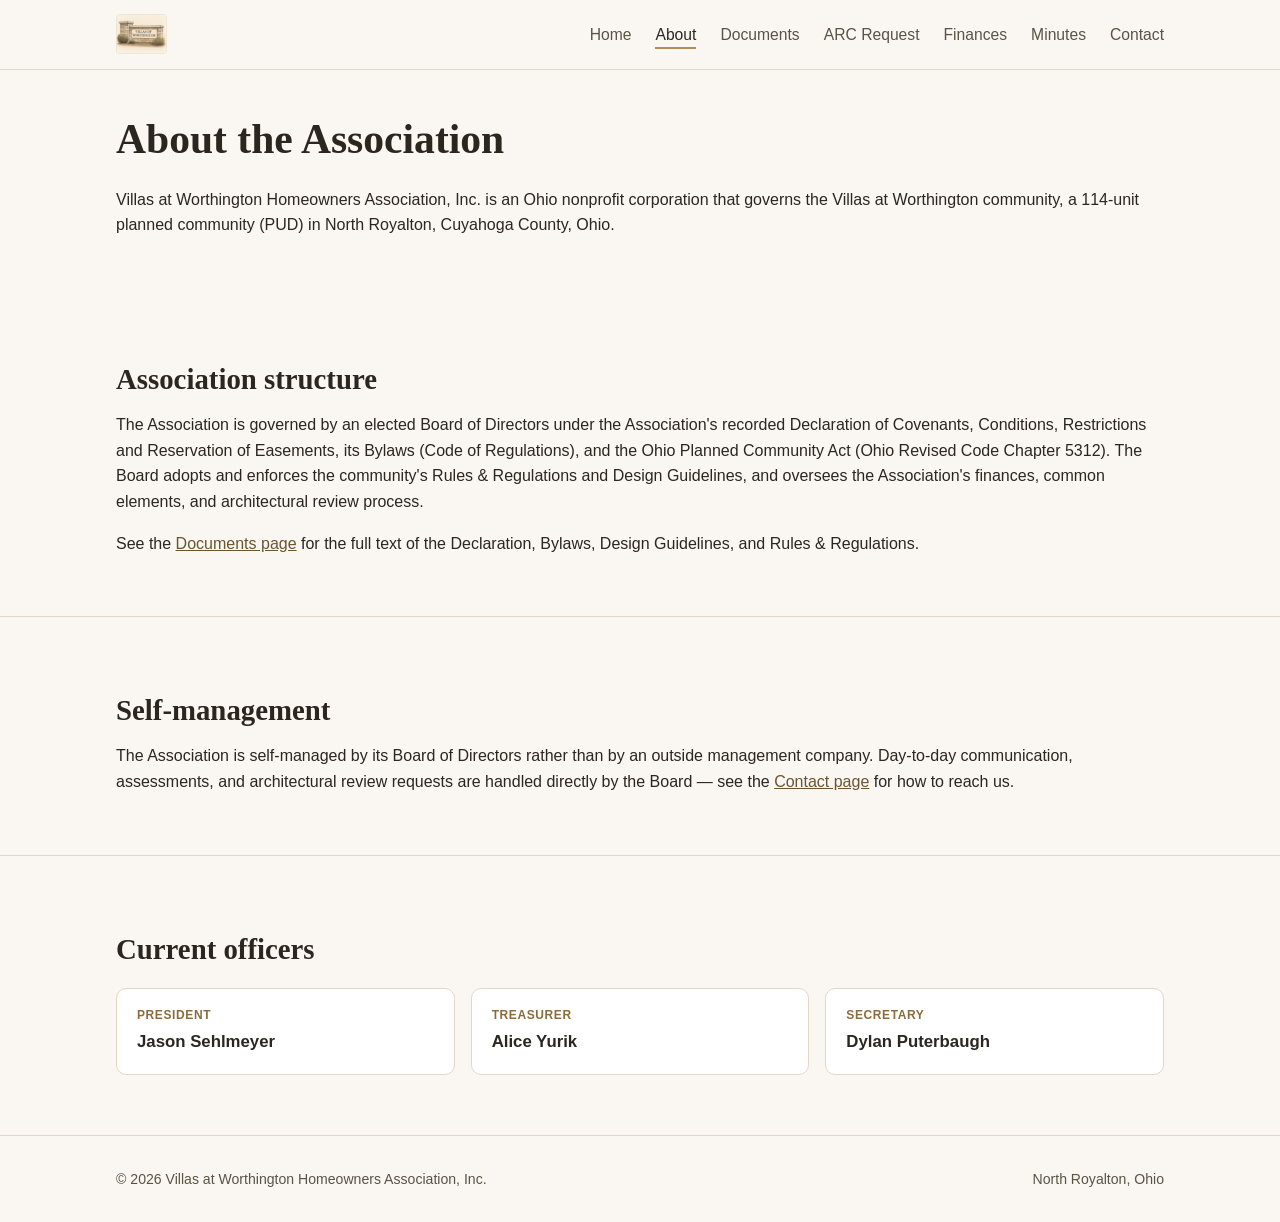
==== about.html @ 328214e8 "Per-homeowner Sankey toggle; de-date the self-managed callouts - Dues Sankey now has an "HOA Total" " ====
<!DOCTYPE html>
<html lang="en">
<head>
<meta charset="UTF-8">
<meta name="viewport" content="width=device-width, initial-scale=1">
<title>About — Villas at Worthington HOA</title>
<meta name="description" content="HOA structure, current officers, and self-management of the Villas at Worthington Homeowners Association.">
<link rel="icon" type="image/png" href="assets/img/favicon.png">
<link rel="stylesheet" href="assets/css/style.css">
</head>
<body>

<header class="site-header">
  <div class="container">
    <a class="site-title" href="index.html">
      <img class="site-logo" src="assets/img/logo-header.jpg" alt="Villas at Worthington">
    </a>
    <button class="nav-toggle" aria-label="Toggle navigation menu" aria-expanded="false">&#9776;</button>
    <nav class="site-nav" aria-label="Primary">
      <ul>
        <li><a href="index.html">Home</a></li>
        <li><a href="about.html" aria-current="page">About</a></li>
        <li><a href="documents.html">Documents</a></li>
        <li><a href="arc-request.html">ARC Request</a></li>
        <li><a href="finances.html">Finances</a></li>
        <li><a href="minutes.html">Minutes</a></li>
        <li><a href="contact.html">Contact</a></li>
      </ul>
    </nav>
  </div>
</header>

<main>
  <section class="page-header">
    <div class="container">
      <h1>About the Association</h1>
      <p class="lede">
        Villas at Worthington Homeowners Association, Inc. is an Ohio
        nonprofit corporation that governs the Villas at Worthington
        community, a 114-unit planned community (PUD) in North Royalton,
        Cuyahoga County, Ohio.
      </p>
    </div>
  </section>

  <section class="section">
    <div class="container">
      <h2>Association structure</h2>
      <p>
        The Association is governed by an elected Board of Directors under
        the Association's recorded Declaration of Covenants, Conditions,
        Restrictions and Reservation of Easements, its Bylaws (Code of
        Regulations), and the Ohio Planned Community Act (Ohio Revised Code
        Chapter 5312). The Board adopts and enforces the community's Rules
        &amp; Regulations and Design Guidelines, and oversees the
        Association's finances, common elements, and architectural review
        process.
      </p>
      <p>
        See the <a href="documents.html">Documents page</a> for the full
        text of the Declaration, Bylaws, Design Guidelines, and Rules &amp;
        Regulations.
      </p>
    </div>
  </section>

  <section class="section">
    <div class="container">
      <h2>Self-management</h2>
      <p>
        The Association is self-managed by its Board of Directors rather
        than by an outside management company. Day-to-day communication,
        assessments, and architectural review requests are handled directly
        by the Board — see
        the <a href="contact.html">Contact page</a> for how to reach us.
      </p>
    </div>
  </section>

  <section class="section">
    <div class="container">
      <h2>Current officers</h2>
      <div class="officers">
        <div class="officer-card">
          <div class="officer-role">President</div>
          <div class="officer-name">Jason Sehlmeyer</div>
        </div>
        <div class="officer-card">
          <div class="officer-role">Treasurer</div>
          <div class="officer-name">Alice Yurik</div>
        </div>
        <div class="officer-card">
          <div class="officer-role">Secretary</div>
          <div class="officer-name">Dylan Puterbaugh</div>
        </div>
      </div>
      <!-- TODO: add remaining board members / update officers here as terms change. -->
    </div>
  </section>
</main>

<footer class="site-footer">
  <div class="container">
    <span>&copy; <span id="year"></span> Villas at Worthington Homeowners Association, Inc.</span>
    <span>North Royalton, Ohio</span>
  </div>
</footer>

<script src="assets/js/nav.js"></script>
<script>document.getElementById("year").textContent = new Date().getFullYear();</script>
</body>
</html>
---- assets/css/style.css ----
/* ==========================================================================
   Villas at Worthington HOA — site styles
   Plain CSS, no framework, no build step.
   ========================================================================== */

:root {
  --ink: #2b2620;
  --ink-soft: #5a5346;
  --paper: #faf7f2;
  --paper-alt: #f1ebe1;
  --line: #e1d8c8;
  --accent: #8a6d3b;
  --accent-dark: #6b5430;
  --accent-line: #b08d57;
  --max-width: 68rem;
  --radius: 10px;
}

* {
  box-sizing: border-box;
}

html {
  -webkit-text-size-adjust: 100%;
}

body {
  margin: 0;
  background: var(--paper);
  color: var(--ink);
  font-family: -apple-system, BlinkMacSystemFont, "Segoe UI", Helvetica, Arial, sans-serif;
  line-height: 1.6;
}

h1, h2, h3 {
  font-family: Georgia, "Times New Roman", serif;
  color: var(--ink);
  line-height: 1.25;
  margin: 0 0 0.5em;
}

h1 { font-size: clamp(1.9rem, 4vw, 2.6rem); }
h2 { font-size: clamp(1.4rem, 3vw, 1.8rem); margin-top: 2rem; }
h3 { font-size: 1.15rem; margin-top: 1.5rem; }

p { margin: 0 0 1rem; }

a {
  color: var(--accent-dark);
}

a:hover,
a:focus {
  color: var(--accent);
}

img {
  max-width: 100%;
  display: block;
}

.container {
  max-width: var(--max-width);
  margin: 0 auto;
  padding: 0 1.25rem;
}

/* ---- Header / nav ------------------------------------------------------ */

.site-header {
  background: var(--paper);
  border-bottom: 1px solid var(--line);
  position: sticky;
  top: 0;
  z-index: 10;
}

.site-header .container {
  display: flex;
  align-items: center;
  justify-content: space-between;
  padding-top: 0.9rem;
  padding-bottom: 0.9rem;
  gap: 1rem;
}

.site-title {
  display: flex;
  align-items: center;
  gap: 0.6rem;
  font-family: Georgia, "Times New Roman", serif;
  font-weight: 700;
  font-size: 1.05rem;
  color: var(--ink);
  text-decoration: none;
  white-space: nowrap;
}

.site-title:hover {
  color: var(--ink);
}

.site-logo {
  height: 40px;
  width: auto;
  border-radius: 4px;
}

.nav-toggle {
  display: none;
  background: none;
  border: 1px solid var(--line);
  border-radius: 6px;
  padding: 0.4rem 0.6rem;
  font-size: 1.1rem;
  line-height: 1;
  cursor: pointer;
  color: var(--ink);
}

.site-nav ul {
  list-style: none;
  display: flex;
  gap: 1.5rem;
  margin: 0;
  padding: 0;
}

.site-nav a {
  text-decoration: none;
  color: var(--ink-soft);
  font-size: 0.98rem;
  padding: 0.25rem 0;
  border-bottom: 2px solid transparent;
}

.site-nav a:hover,
.site-nav a[aria-current="page"] {
  color: var(--ink);
  border-bottom-color: var(--accent-line);
}

@media (max-width: 640px) {
  .nav-toggle {
    display: inline-block;
  }

  .site-nav {
    display: none;
    width: 100%;
  }

  .site-nav.is-open {
    display: block;
  }

  .site-header .container {
    flex-wrap: wrap;
  }

  .site-nav ul {
    flex-direction: column;
    gap: 0;
    border-top: 1px solid var(--line);
    padding-top: 0.5rem;
  }

  .site-nav a {
    display: block;
    padding: 0.6rem 0.1rem;
  }
}

/* ---- Hero / page header -------------------------------------------------- */

.page-header {
  padding: 2.75rem 0 2rem;
}

.hero {
  padding: 3rem 0 2.5rem;
  border-bottom: 1px solid var(--line);
}

.hero .container {
  display: flex;
  align-items: center;
  gap: 2.5rem;
}

.hero-copy {
  flex: 1 1 28rem;
  min-width: 0;
}

.hero-image {
  flex: 1 1 16rem;
  max-width: 22rem;
}

.hero-image img {
  border-radius: var(--radius);
  border: 1px solid var(--line);
}

@media (max-width: 800px) {
  .hero .container {
    flex-direction: column;
  }

  /* The small header logo is enough on mobile -- this larger image was
     dominating the screen before any real content showed. */
  .hero-image {
    display: none;
  }
}

.hero .eyebrow {
  text-transform: uppercase;
  letter-spacing: 0.08em;
  font-size: 0.78rem;
  color: var(--accent);
  font-weight: 600;
  margin-bottom: 0.6rem;
}

.hero p.lede {
  font-size: 1.1rem;
  color: var(--ink-soft);
  max-width: 42rem;
}

.hero-actions {
  display: flex;
  flex-wrap: wrap;
  gap: 0.9rem;
  margin-top: 1.5rem;
}

.hero-facts {
  margin-top: 1.5rem;
  font-size: 0.85rem;
  color: var(--ink-soft);
  letter-spacing: 0.01em;
}

/* ---- Buttons ------------------------------------------------------------ */

.btn {
  display: inline-flex;
  align-items: center;
  gap: 0.4rem;
  padding: 0.75rem 1.4rem;
  border-radius: 999px;
  text-decoration: none;
  font-size: 0.98rem;
  font-weight: 600;
  border: 1px solid transparent;
  cursor: pointer;
}

.btn-primary {
  background: var(--accent-dark);
  color: #fff;
}

.btn-primary:hover,
.btn-primary:focus {
  background: var(--accent);
  color: #fff;
}

.btn-secondary {
  background: transparent;
  color: var(--ink);
  border-color: var(--line);
}

.btn-secondary:hover,
.btn-secondary:focus {
  border-color: var(--accent-line);
  color: var(--ink);
}

.btn-disabled {
  background: var(--paper-alt);
  color: var(--ink-soft);
  border-color: var(--line);
  cursor: not-allowed;
  pointer-events: none;
}

.badge-pending {
  display: inline-block;
  font-size: 0.72rem;
  text-transform: uppercase;
  letter-spacing: 0.05em;
  background: var(--paper-alt);
  color: var(--ink-soft);
  border: 1px solid var(--line);
  border-radius: 999px;
  padding: 0.15rem 0.55rem;
  margin-left: 0.5rem;
  vertical-align: middle;
}

/* ---- Sections / cards ---------------------------------------------------- */

.section {
  padding: 2.75rem 0;
}

.section + .section {
  border-top: 1px solid var(--line);
}

.card-grid {
  display: grid;
  gap: 1.25rem;
  grid-template-columns: 1fr;
  margin-top: 1.5rem;
}

/* Fixed column counts (rather than auto-fit) so a 6-card grid always ends
   balanced -- 3+3 or 2+2+2 -- instead of however many 15rem tiles happen
   to fit the container width (which gave 4-across-then-1-alone). */
@media (min-width: 560px) {
  .card-grid {
    grid-template-columns: repeat(2, 1fr);
  }
}

@media (min-width: 860px) {
  .card-grid {
    grid-template-columns: repeat(3, 1fr);
  }
}

.card {
  background: #fff;
  border: 1px solid var(--line);
  border-radius: var(--radius);
  padding: 1.5rem;
}

.card h3 {
  margin-top: 0;
}

/* ---- Officers table ------------------------------------------------------ */

.officers {
  display: grid;
  gap: 1rem;
  grid-template-columns: repeat(auto-fit, minmax(14rem, 1fr));
  margin-top: 1.25rem;
}

.officer-card {
  border: 1px solid var(--line);
  border-radius: var(--radius);
  padding: 1.1rem 1.25rem;
  background: #fff;
}

.officer-role {
  text-transform: uppercase;
  letter-spacing: 0.05em;
  font-size: 0.75rem;
  color: var(--accent);
  font-weight: 700;
  margin-bottom: 0.25rem;
}

.officer-name {
  font-size: 1.05rem;
  font-weight: 600;
}

/* ---- Documents list -------------------------------------------------- */

.doc-list {
  list-style: none;
  margin: 1.5rem 0 0;
  padding: 0;
  border-top: 1px solid var(--line);
}

.doc-item {
  display: flex;
  flex-wrap: nowrap;
  align-items: flex-start;
  justify-content: space-between;
  gap: 1rem;
  padding: 1.15rem 0;
  border-bottom: 1px solid var(--line);
}

.doc-item .doc-info {
  flex: 1 1 auto;
  min-width: 0;
}

.doc-item .btn,
.doc-item .doc-status-note {
  flex-shrink: 0;
  margin-top: 0.1rem;
}

@media (max-width: 480px) {
  /* Keep the button pinned to the right at every width (never dropping
     below the title/note) -- just tighten it so a long title has enough
     room to wrap beside it instead of forcing an overflow. */
  .doc-item .btn {
    padding: 0.6rem 1rem;
    font-size: 0.88rem;
  }
}

.doc-info h3 {
  margin: 0 0 0.2rem;
  font-family: -apple-system, BlinkMacSystemFont, "Segoe UI", Helvetica, Arial, sans-serif;
  font-size: 1.05rem;
  font-weight: 600;
}

.doc-info .doc-note {
  color: var(--ink-soft);
  font-size: 0.88rem;
}

.doc-status-note {
  color: var(--ink-soft);
  font-size: 0.88rem;
  font-style: italic;
}

.doc-list-loading,
.doc-list-error {
  color: var(--ink-soft);
  padding: 1.25rem 0;
}

.doc-list-empty {
  list-style: none;
  border: 1px dashed var(--line);
  border-radius: var(--radius);
  background: var(--paper-alt);
  color: var(--ink-soft);
  padding: 1.5rem 1.75rem;
  margin-top: 1rem;
  line-height: 1.6;
}

.doc-list-empty strong {
  color: var(--ink);
}

/* ---- Contact -------------------------------------------------------------- */

.contact-block {
  border: 1px solid var(--line);
  border-radius: var(--radius);
  background: #fff;
  padding: 1.5rem 1.75rem;
  margin-top: 1.25rem;
}

.contact-block + .contact-block {
  margin-top: 1.25rem;
}

.contact-label {
  text-transform: uppercase;
  letter-spacing: 0.05em;
  font-size: 0.75rem;
  color: var(--accent);
  font-weight: 700;
  margin-bottom: 0.35rem;
}

/* ---- Footer ---------------------------------------------------------------- */

.site-footer {
  border-top: 1px solid var(--line);
  padding: 2rem 0;
  margin-top: 1rem;
  color: var(--ink-soft);
  font-size: 0.88rem;
}

.site-footer a {
  color: var(--ink-soft);
}

.site-footer .container {
  display: flex;
  flex-wrap: wrap;
  justify-content: space-between;
  gap: 0.5rem 1.5rem;
}

/* ---- Notice box ------------------------------------------------------- */

.notice-box {
  border: 1px solid var(--line);
  border-left: 4px solid var(--accent-line);
  border-radius: var(--radius);
  background: #fff;
  padding: 1.25rem 1.5rem;
  margin-top: 1.5rem;
  color: var(--ink-soft);
  font-size: 0.95rem;
}

.notice-box p:last-child {
  margin-bottom: 0;
}

/* ---- Forms -------------------------------------------------------------- */

.arc-form {
  margin-top: 2rem;
}

.arc-form fieldset {
  border: 1px solid var(--line);
  border-radius: var(--radius);
  background: #fff;
  padding: 1.5rem 1.75rem 1.75rem;
  margin: 0 0 1.5rem;
}

.arc-form legend {
  font-family: Georgia, "Times New Roman", serif;
  font-size: 1.1rem;
  font-weight: 700;
  color: var(--ink);
  padding: 0 0.4rem;
}

.arc-form .field {
  display: block;
  margin-bottom: 1.1rem;
}

.arc-form .field:last-child {
  margin-bottom: 0;
}

.arc-form label {
  display: block;
}

.arc-form .field-label {
  display: block;
  font-size: 0.88rem;
  font-weight: 600;
  color: var(--ink);
  margin-bottom: 0.35rem;
}

.arc-form .required-mark {
  color: var(--accent);
}

.arc-form .help-text {
  font-size: 0.85rem;
  color: var(--ink-soft);
  margin: 0.25rem 0 0;
}

.arc-form input[type="text"],
.arc-form input[type="tel"],
.arc-form input[type="email"],
.arc-form input[type="date"],
.arc-form select,
.arc-form textarea {
  width: 100%;
  font: inherit;
  font-size: 0.95rem;
  color: var(--ink);
  background: var(--paper);
  border: 1px solid var(--line);
  border-radius: 6px;
  padding: 0.6rem 0.75rem;
}

.arc-form input:focus,
.arc-form select:focus,
.arc-form textarea:focus {
  outline: 2px solid var(--accent-line);
  outline-offset: 1px;
}

.arc-form textarea {
  min-height: 13rem;
  resize: vertical;
}

.arc-form .form-row {
  display: grid;
  gap: 1.1rem;
}

@media (min-width: 560px) {
  .arc-form .form-row.two-col {
    grid-template-columns: 1fr 1fr;
  }
}

.arc-form .checkbox-grid {
  display: grid;
  gap: 0.6rem 1.25rem;
  grid-template-columns: repeat(auto-fit, minmax(13rem, 1fr));
}

.arc-form .checkbox-item {
  display: flex;
  align-items: flex-start;
  gap: 0.55rem;
  font-size: 0.94rem;
}

.arc-form .checkbox-item input[type="checkbox"] {
  margin-top: 0.2rem;
  flex-shrink: 0;
}

.arc-form .checkbox-item.certification {
  font-size: 0.92rem;
  color: var(--ink-soft);
  align-items: flex-start;
  line-height: 1.5;
}

.arc-form .other-request {
  margin-top: 1.1rem;
}

.arc-form .other-request input[type="text"] {
  margin-top: 0.5rem;
}

.arc-form .form-actions {
  text-align: left;
}

.arc-form .form-actions .help-text {
  margin-top: 0.75rem;
  max-width: 34rem;
}

.form-status {
  margin-top: 1rem;
  font-size: 0.9rem;
  color: var(--accent-dark);
}

.form-status[hidden] {
  display: none;
}

/* ---- Finances: stat tiles, KPI rows, charts -----------------------------
   Categorical series colors are the dataviz skill's validated default
   palette (8 fixed hue slots, assigned in order, never cycled/recolored
   per-chart). Kept as its own block since these hexes are pinned by the
   CVD/contrast validation, not the site's warm theme. */

:root {
  --series-1: #2a78d6; /* blue */
  --series-2: #eb6834; /* orange */
  --series-3: #1baf7a; /* aqua */
  --series-4: #eda100; /* yellow */
  --series-5: #e87ba4; /* magenta */
  --series-6: #008300; /* green */
  --series-7: #4a3aa7; /* violet */
  --status-good: #0ca30c;
}

.finance-disclosure {
  border: 1px solid var(--line);
  border-left: 4px solid var(--accent-line);
  border-radius: var(--radius);
  background: #fff;
  padding: 1.25rem 1.5rem;
  margin-top: 1.5rem;
  color: var(--ink-soft);
  font-size: 0.92rem;
}

.finance-disclosure p:last-child {
  margin-bottom: 0;
}

.finance-disclosure.corrections {
  border-left-color: var(--series-2);
}

.finance-disclosure ul {
  margin: 0.75rem 0 0;
  padding-left: 1.2rem;
}

.finance-disclosure li {
  margin-bottom: 0.75rem;
}

.finance-disclosure li:last-child {
  margin-bottom: 0;
}

.finance-disclosure strong {
  color: var(--ink);
}

.kpi-row {
  display: grid;
  gap: 1rem;
  grid-template-columns: repeat(auto-fit, minmax(11rem, 1fr));
  margin-top: 1.5rem;
}

.stat-tile {
  border: 1px solid var(--line);
  border-radius: var(--radius);
  background: #fff;
  padding: 1.1rem 1.25rem;
}

.stat-tile .stat-label {
  font-size: 0.8rem;
  color: var(--ink-soft);
  margin-bottom: 0.3rem;
}

.stat-tile .stat-value {
  font-size: 1.6rem;
  font-weight: 700;
  color: var(--ink);
  font-family: -apple-system, BlinkMacSystemFont, "Segoe UI", Helvetica, Arial, sans-serif;
  line-height: 1.15;
}

.stat-tile .stat-value.good {
  color: var(--status-good);
}

.stat-tile .stat-sub {
  font-size: 0.82rem;
  color: var(--ink-soft);
  margin-top: 0.3rem;
}

.chart-card {
  border: 1px solid var(--line);
  border-radius: var(--radius);
  background: #fff;
  padding: 1.5rem 1.75rem;
  margin-top: 1.75rem;
}

.chart-card h3 {
  margin-top: 0;
}

.chart-caption {
  font-size: 0.88rem;
  color: var(--ink-soft);
  margin-top: -0.4rem;
  margin-bottom: 1.25rem;
}

/* Stacked bar (part-to-whole) */

.stacked-bar {
  display: flex;
  width: 100%;
  height: 40px;
  border-radius: 8px;
  overflow: hidden;
  background: var(--paper-alt);
}

.stacked-bar .bar-segment {
  height: 100%;
  border-right: 2px solid #fff;
  display: flex;
  align-items: center;
  justify-content: center;
  overflow: hidden;
}

.stacked-bar .bar-segment:last-child {
  border-right: none;
}

.stacked-bar .bar-segment .segment-label {
  color: #fff;
  font-size: 0.78rem;
  font-weight: 600;
  white-space: nowrap;
  padding: 0 0.4rem;
}

.chart-legend {
  list-style: none;
  margin: 1.25rem 0 0;
  padding: 0;
  display: grid;
  gap: 0.55rem;
  grid-template-columns: repeat(auto-fit, minmax(15rem, 1fr));
}

.chart-legend li {
  display: flex;
  align-items: baseline;
  gap: 0.55rem;
  font-size: 0.9rem;
}

.chart-legend .swatch {
  display: inline-block;
  width: 12px;
  height: 12px;
  border-radius: 3px;
  flex-shrink: 0;
  transform: translateY(1px);
}

.chart-legend .legend-label {
  color: var(--ink);
  font-weight: 600;
}

.chart-legend .legend-value {
  color: var(--ink-soft);
  font-size: 0.85rem;
}

/* Toggle group (e.g. HOA Total vs. Per Homeowner) */

.toggle-group {
  display: inline-flex;
  border: 1px solid var(--line);
  border-radius: 999px;
  overflow: hidden;
  margin-bottom: 1.25rem;
}

.toggle-btn {
  border: none;
  background: #fff;
  padding: 0.5rem 1.1rem;
  font: inherit;
  font-size: 0.85rem;
  font-weight: 600;
  color: var(--ink-soft);
  cursor: pointer;
}

.toggle-btn + .toggle-btn {
  border-left: 1px solid var(--line);
}

.toggle-btn:hover {
  background: var(--paper-alt);
}

.toggle-btn.is-active {
  background: var(--accent-dark);
  color: #fff;
}

.toggle-btn.is-active:hover {
  background: var(--accent-dark);
}

/* Sankey (single-source flow) -- carries no text of its own, so it's
   safe to let it scale freely to any width, including on mobile. */

.sankey-caption {
  font-weight: 700;
  color: var(--ink);
  margin: 0 0 0.75rem;
}

.sankey-wrap {
  max-width: 420px;
  margin: 0 auto;
}

.sankey-wrap svg {
  display: block;
  width: 100%;
  height: auto;
}

.sankey .sankey-ribbon {
  opacity: 0.55;
}

.sankey .sankey-ribbon:hover {
  opacity: 0.8;
}

.sankey .sankey-source-node {
  fill: var(--accent-dark);
}

.sankey .sankey-dest-node {
  stroke: #fff;
  stroke-width: 1;
}

/* Line chart */

.line-chart-wrap {
  width: 100%;
  overflow-x: auto;
}

.line-chart-wrap svg {
  display: block;
  width: 100%;
  height: auto;
}

.line-chart text {
  font-family: -apple-system, BlinkMacSystemFont, "Segoe UI", Helvetica, Arial, sans-serif;
  fill: var(--ink-soft);
}

.line-chart .grid-line {
  stroke: var(--line);
  stroke-width: 1;
}

.line-chart .ref-line {
  stroke: var(--ink-soft);
  stroke-width: 1;
  stroke-dasharray: 4 4;
}

.line-chart .area-fill {
  fill: var(--series-1);
  opacity: 0.1;
}

.line-chart .trend-line {
  fill: none;
  stroke: var(--series-1);
  stroke-width: 2;
  stroke-linecap: round;
  stroke-linejoin: round;
}

.line-chart .end-dot {
  fill: var(--series-1);
  stroke: #fff;
  stroke-width: 2;
}

@media (max-width: 560px) {
  .stacked-bar .bar-segment .segment-label {
    display: none;
  }
}

.chart-table-toggle {
  margin-top: 1rem;
}

.chart-table-toggle summary {
  cursor: pointer;
  font-size: 0.85rem;
  color: var(--accent-dark);
}

.chart-table {
  width: 100%;
  border-collapse: collapse;
  margin-top: 0.75rem;
  font-size: 0.9rem;
}

.chart-table th,
.chart-table td {
  text-align: left;
  padding: 0.45rem 0.6rem;
  border-bottom: 1px solid var(--line);
}

.chart-table th {
  color: var(--ink-soft);
  font-weight: 600;
  font-size: 0.8rem;
  text-transform: uppercase;
  letter-spacing: 0.03em;
}

.chart-table td:nth-child(2),
.chart-table td:nth-child(3) {
  font-variant-numeric: tabular-nums;
}
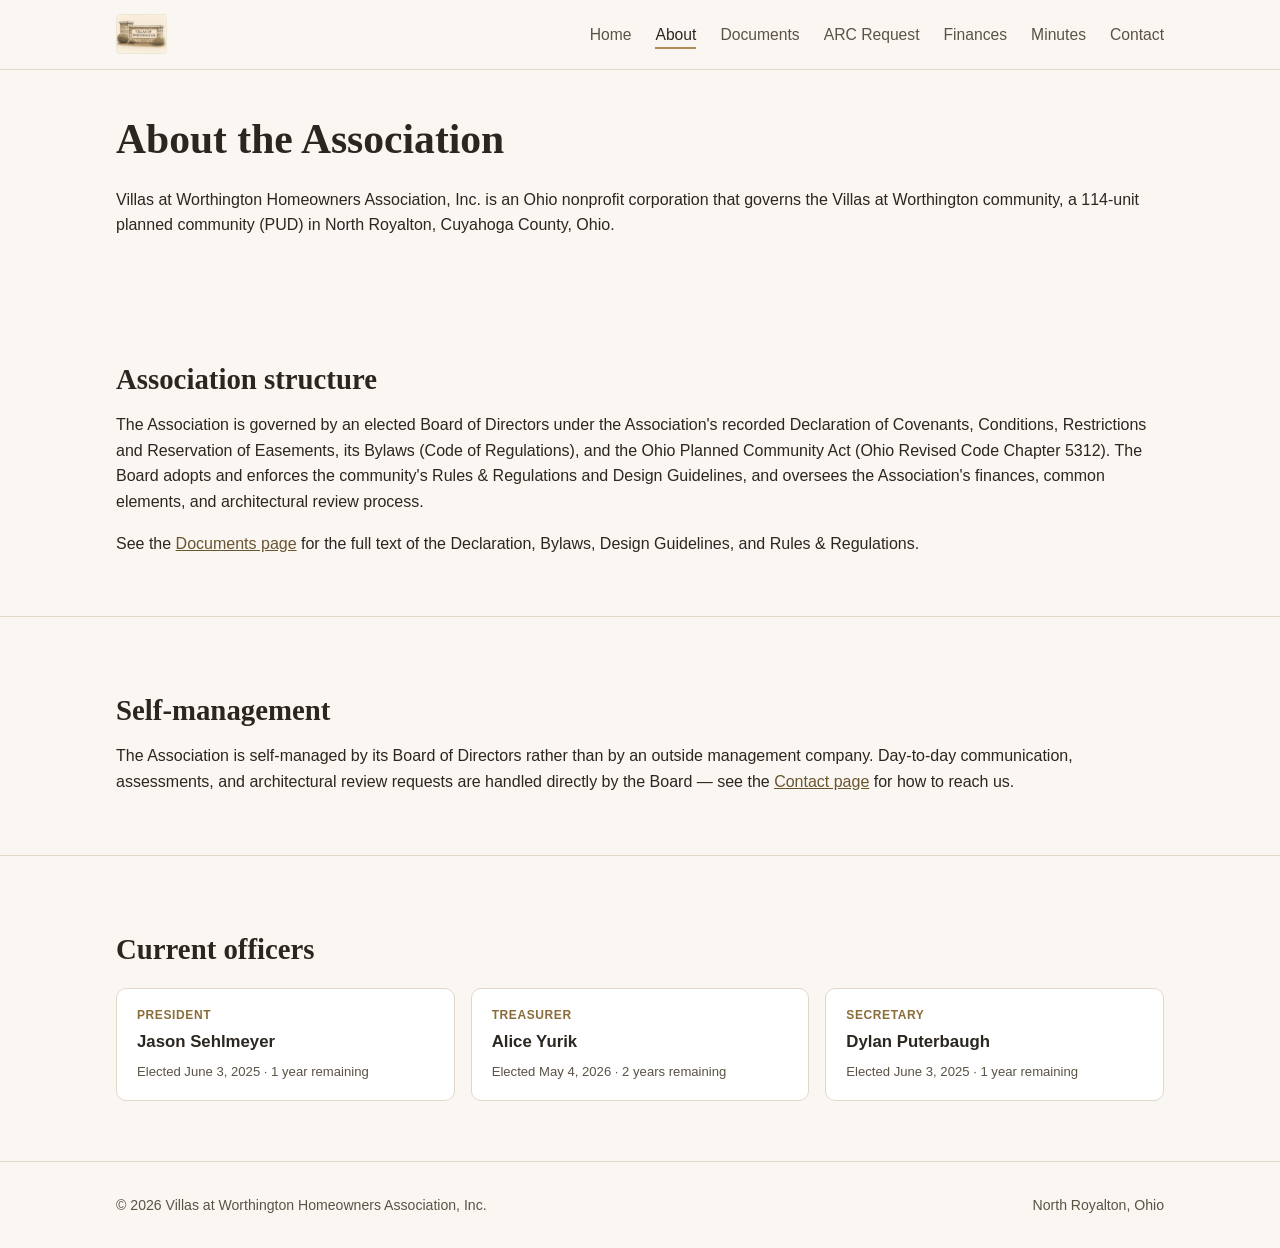
==== commit 62e29744: "Add officer terms, drop "plain-language", reword ARC form help text - Officer cards on About now sho" ====
--- a/about.html
+++ b/about.html
@@ -84,14 +84,17 @@
         <div class="officer-card">
           <div class="officer-role">President</div>
           <div class="officer-name">Jason Sehlmeyer</div>
+          <div class="officer-term">Elected June 3, 2025 &middot; 1 year remaining</div>
         </div>
         <div class="officer-card">
           <div class="officer-role">Treasurer</div>
           <div class="officer-name">Alice Yurik</div>
+          <div class="officer-term">Elected May 4, 2026 &middot; 2 years remaining</div>
         </div>
         <div class="officer-card">
           <div class="officer-role">Secretary</div>
           <div class="officer-name">Dylan Puterbaugh</div>
+          <div class="officer-term">Elected June 3, 2025 &middot; 1 year remaining</div>
         </div>
       </div>
       <!-- TODO: add remaining board members / update officers here as terms change. -->
--- a/assets/css/style.css
+++ b/assets/css/style.css
@@ -377,6 +377,12 @@
   font-weight: 600;
 }
 
+.officer-term {
+  font-size: 0.82rem;
+  color: var(--ink-soft);
+  margin-top: 0.3rem;
+}
+
 /* ---- Documents list -------------------------------------------------- */
 
 .doc-list {
@@ -693,8 +699,19 @@
   margin-bottom: 0;
 }
 
-.finance-disclosure.corrections {
-  border-left-color: var(--series-2);
+.finance-disclosure.quiet {
+  border: none;
+  border-top: 1px solid var(--line);
+  border-radius: 0;
+  background: transparent;
+  padding: 1.25rem 0 0;
+  margin-top: 2.5rem;
+  font-size: 0.82rem;
+}
+
+.finance-disclosure.quiet strong {
+  color: var(--ink-soft);
+  font-weight: 600;
 }
 
 .finance-disclosure ul {
@@ -813,39 +830,46 @@
 }
 
 .chart-legend li {
-  display: flex;
-  align-items: baseline;
-  gap: 0.55rem;
+  display: grid;
+  grid-template-columns: 12px 1fr;
+  column-gap: 0.55rem;
+  row-gap: 0.15rem;
   font-size: 0.9rem;
 }
 
 .chart-legend .swatch {
-  display: inline-block;
+  grid-column: 1;
+  grid-row: 1 / 3;
   width: 12px;
   height: 12px;
   border-radius: 3px;
-  flex-shrink: 0;
-  transform: translateY(1px);
+  margin-top: 0.3rem;
 }
 
 .chart-legend .legend-label {
+  grid-column: 2;
+  grid-row: 1;
   color: var(--ink);
   font-weight: 600;
 }
 
 .chart-legend .legend-value {
+  grid-column: 2;
+  grid-row: 2;
   color: var(--ink-soft);
   font-size: 0.85rem;
+  font-variant-numeric: tabular-nums;
 }
 
 /* Toggle group (e.g. HOA Total vs. Per Homeowner) */
 
 .toggle-group {
-  display: inline-flex;
+  display: flex;
+  width: fit-content;
   border: 1px solid var(--line);
   border-radius: 999px;
   overflow: hidden;
-  margin-bottom: 1.25rem;
+  margin: 0 auto 1.25rem;
 }
 
 .toggle-btn {
@@ -886,8 +910,7 @@
 }
 
 .sankey-wrap {
-  max-width: 420px;
-  margin: 0 auto;
+  width: 100%;
 }
 
 .sankey-wrap svg {
@@ -955,10 +978,61 @@
   stroke-linejoin: round;
 }
 
+.line-chart .trend-line-projected {
+  fill: none;
+  stroke: var(--series-1);
+  stroke-width: 2;
+  stroke-linecap: round;
+  stroke-linejoin: round;
+  stroke-dasharray: 5 5;
+  opacity: 0.55;
+}
+
 .line-chart .end-dot {
   fill: var(--series-1);
   stroke: #fff;
   stroke-width: 2;
+}
+
+/* Year bar chart (e.g. anticipated reserve expenditures) */
+
+.bar-chart-wrap {
+  width: 100%;
+  overflow-x: auto;
+}
+
+.bar-chart-wrap svg {
+  display: block;
+  width: 100%;
+  height: auto;
+}
+
+.year-bar-chart text {
+  font-family: -apple-system, BlinkMacSystemFont, "Segoe UI", Helvetica, Arial, sans-serif;
+  fill: var(--ink-soft);
+}
+
+.year-bar-chart .grid-line {
+  stroke: var(--line);
+  stroke-width: 1;
+}
+
+.year-bar-chart .baseline {
+  stroke: var(--baseline, var(--line));
+  stroke-width: 1;
+}
+
+.year-bar-chart .year-bar {
+  fill: var(--series-1);
+}
+
+.year-bar-chart .year-bar.is-notable {
+  fill: var(--accent-dark);
+}
+
+.year-bar-chart .bar-value-label {
+  fill: var(--ink);
+  font-weight: 700;
 }
 
 @media (max-width: 560px) {
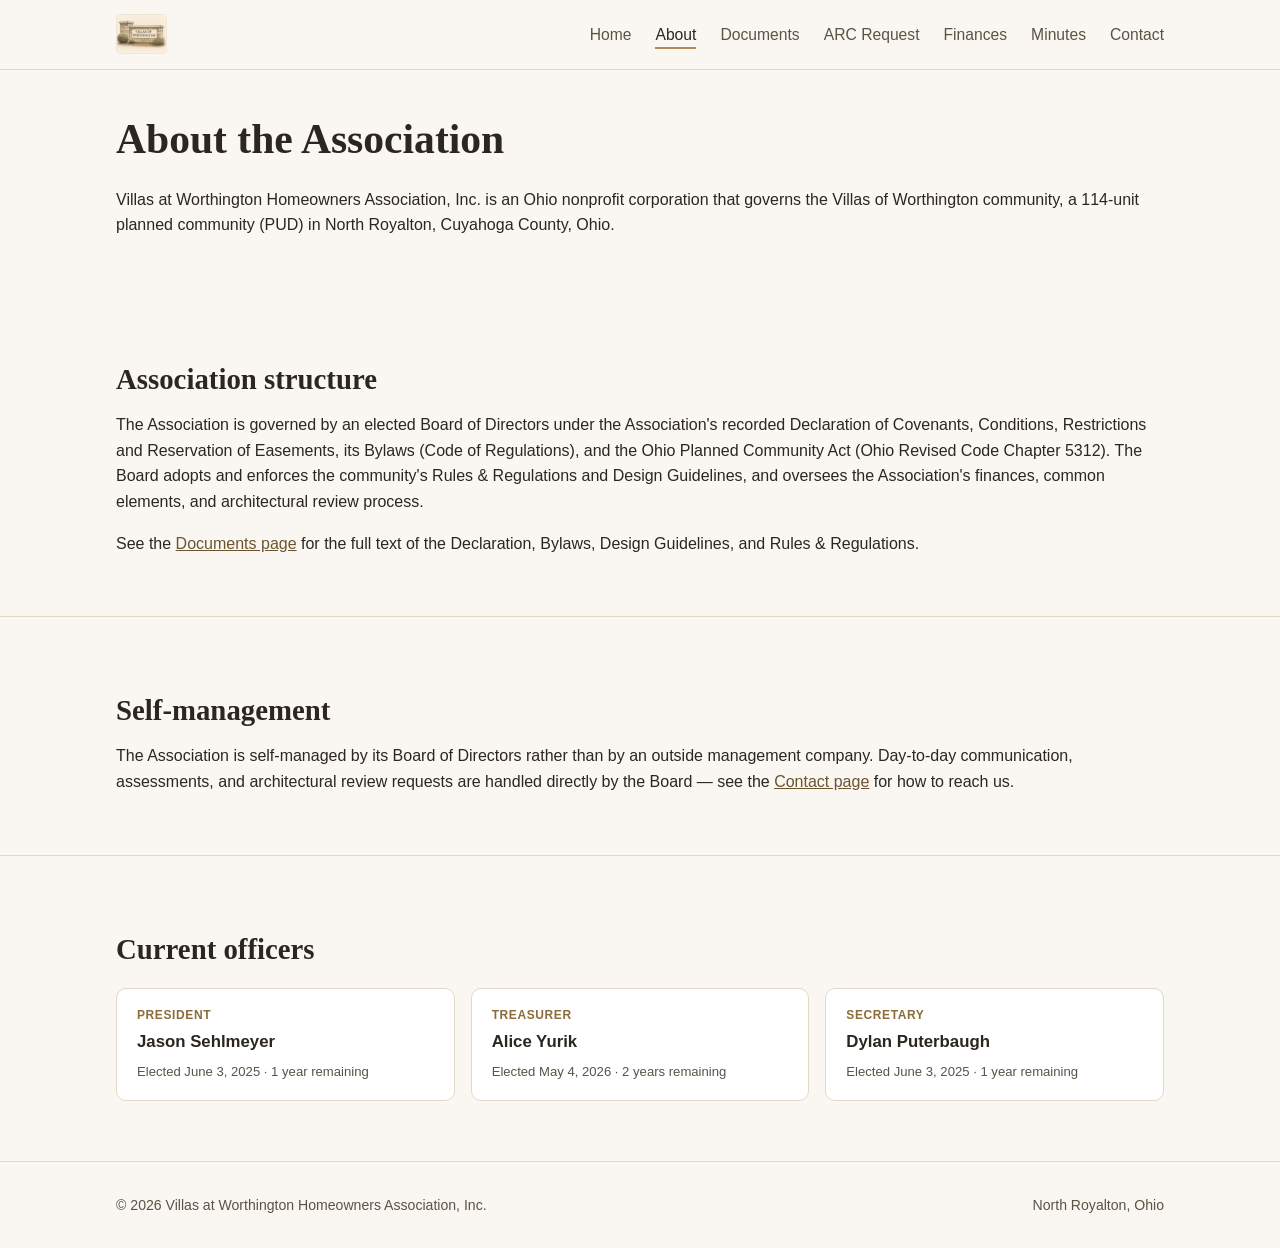
==== commit 24df88a4: "Rebrand site copy to "Villas of Worthington", keep the legal name intact The domain (villasofworthin" ====
--- a/about.html
+++ b/about.html
@@ -3,8 +3,8 @@
 <head>
 <meta charset="UTF-8">
 <meta name="viewport" content="width=device-width, initial-scale=1">
-<title>About — Villas at Worthington HOA</title>
-<meta name="description" content="HOA structure, current officers, and self-management of the Villas at Worthington Homeowners Association.">
+<title>About — Villas of Worthington HOA</title>
+<meta name="description" content="HOA structure, current officers, and self-management of the Villas of Worthington Homeowners Association.">
 <link rel="icon" type="image/png" href="assets/img/favicon.png">
 <link rel="stylesheet" href="assets/css/style.css">
 </head>
@@ -13,7 +13,7 @@
 <header class="site-header">
   <div class="container">
     <a class="site-title" href="index.html">
-      <img class="site-logo" src="assets/img/logo-header.jpg" alt="Villas at Worthington">
+      <img class="site-logo" src="assets/img/logo-header.jpg" alt="Villas of Worthington">
     </a>
     <button class="nav-toggle" aria-label="Toggle navigation menu" aria-expanded="false">&#9776;</button>
     <nav class="site-nav" aria-label="Primary">
@@ -36,7 +36,7 @@
       <h1>About the Association</h1>
       <p class="lede">
         Villas at Worthington Homeowners Association, Inc. is an Ohio
-        nonprofit corporation that governs the Villas at Worthington
+        nonprofit corporation that governs the Villas of Worthington
         community, a 114-unit planned community (PUD) in North Royalton,
         Cuyahoga County, Ohio.
       </p>
@@ -97,7 +97,8 @@
           <div class="officer-term">Elected June 3, 2025 &middot; 1 year remaining</div>
         </div>
       </div>
-      <!-- TODO: add remaining board members / update officers here as terms change. -->
+      <!-- The Board is 3 seats (President, Treasurer, Secretary) -- update
+           names/terms above as elections change them. -->
     </div>
   </section>
 </main>
--- a/assets/css/style.css
+++ b/assets/css/style.css
@@ -282,28 +282,6 @@
   color: var(--ink);
 }
 
-.btn-disabled {
-  background: var(--paper-alt);
-  color: var(--ink-soft);
-  border-color: var(--line);
-  cursor: not-allowed;
-  pointer-events: none;
-}
-
-.badge-pending {
-  display: inline-block;
-  font-size: 0.72rem;
-  text-transform: uppercase;
-  letter-spacing: 0.05em;
-  background: var(--paper-alt);
-  color: var(--ink-soft);
-  border: 1px solid var(--line);
-  border-radius: 999px;
-  padding: 0.15rem 0.55rem;
-  margin-left: 0.5rem;
-  vertical-align: middle;
-}
-
 /* ---- Sections / cards ---------------------------------------------------- */
 
 .section {
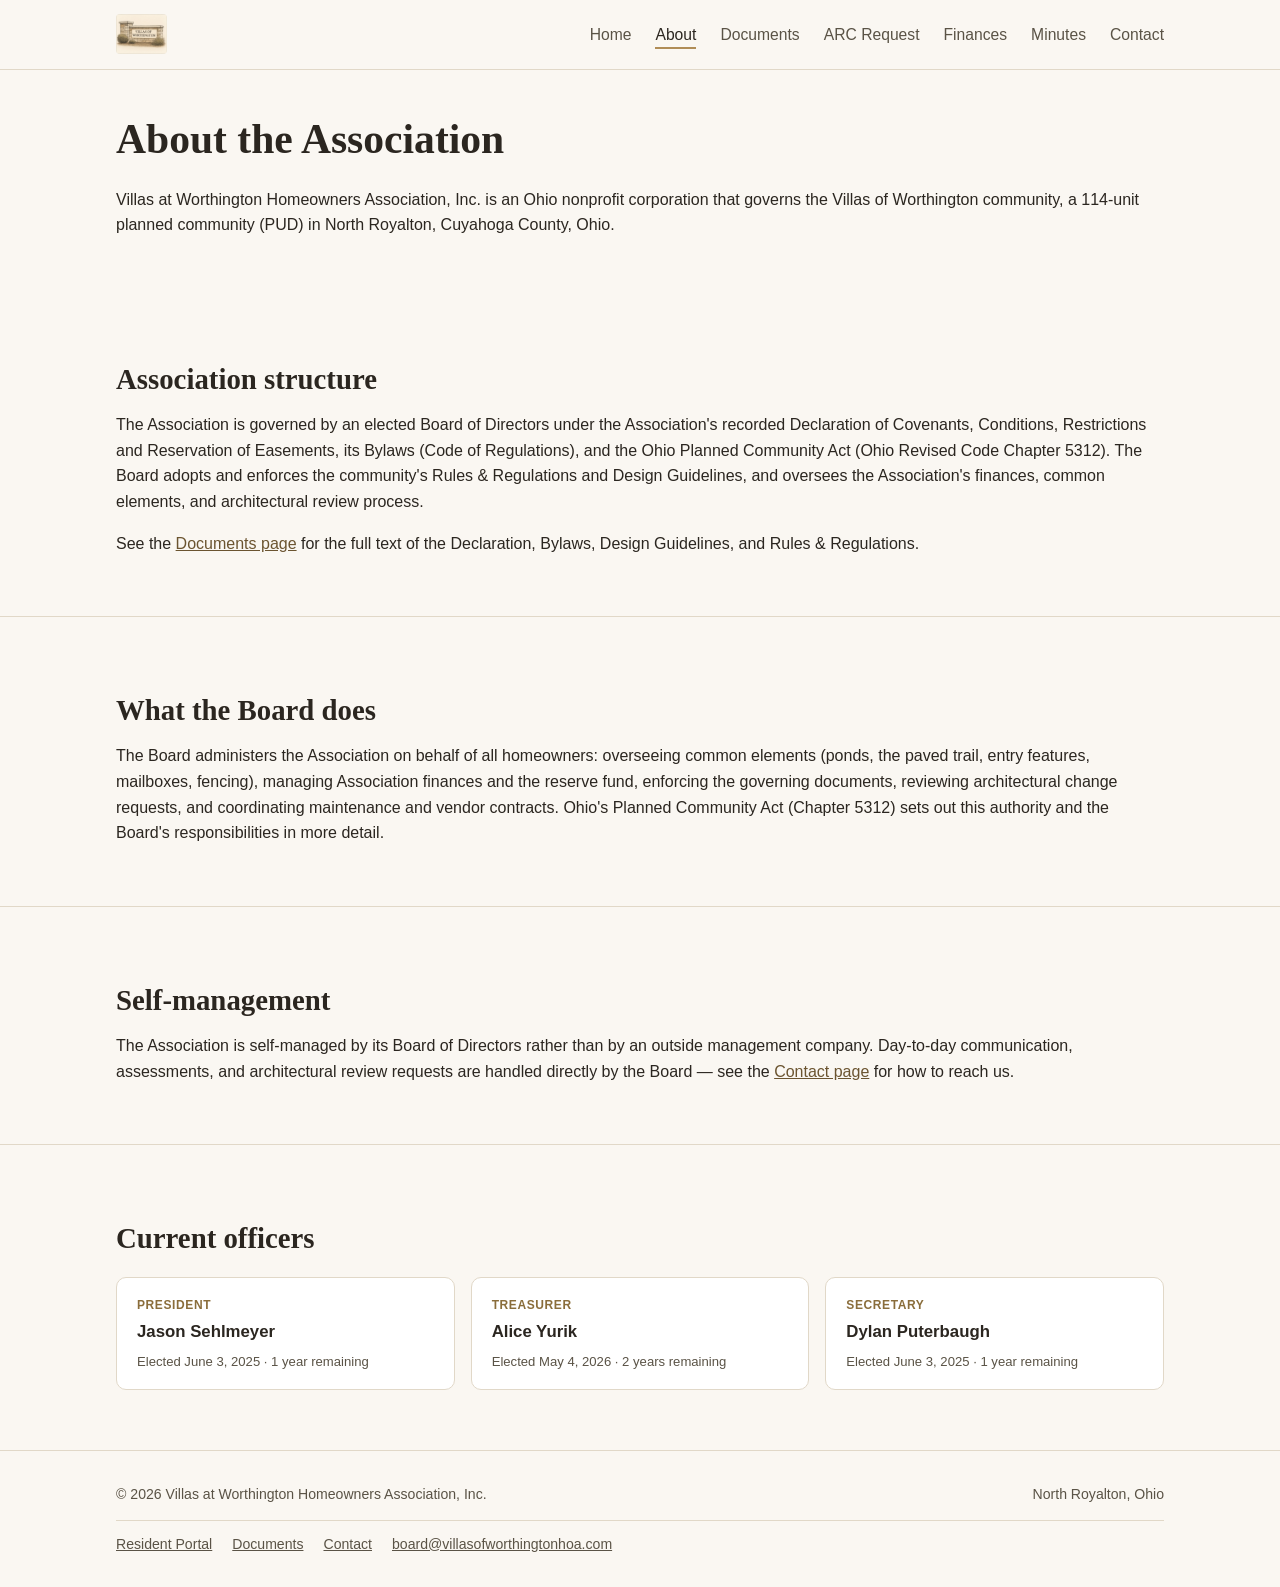
==== commit d5a56712: "Act on board-review feedback: precision, orientation, and structure A board member had the site revi" ====
--- a/about.html
+++ b/about.html
@@ -66,6 +66,21 @@
 
   <section class="section">
     <div class="container">
+      <h2>What the Board does</h2>
+      <p>
+        The Board administers the Association on behalf of all homeowners:
+        overseeing common elements (ponds, the paved trail, entry features,
+        mailboxes, fencing), managing Association finances and the reserve
+        fund, enforcing the governing documents, reviewing architectural
+        change requests, and coordinating maintenance and vendor contracts.
+        Ohio's Planned Community Act (Chapter 5312) sets out this authority
+        and the Board's responsibilities in more detail.
+      </p>
+    </div>
+  </section>
+
+  <section class="section">
+    <div class="container">
       <h2>Self-management</h2>
       <p>
         The Association is self-managed by its Board of Directors rather
@@ -105,8 +120,16 @@
 
 <footer class="site-footer">
   <div class="container">
-    <span>&copy; <span id="year"></span> Villas at Worthington Homeowners Association, Inc.</span>
-    <span>North Royalton, Ohio</span>
+    <div class="footer-row">
+      <span>&copy; <span id="year"></span> Villas at Worthington Homeowners Association, Inc.</span>
+      <span>North Royalton, Ohio</span>
+    </div>
+    <nav class="footer-links" aria-label="Footer">
+      <a href="https://app.payhoa.com/sign-up/46786-villas-at-worthington">Resident Portal</a>
+      <a href="documents.html">Documents</a>
+      <a href="contact.html">Contact</a>
+      <a href="mailto:board@villasofworthingtonhoa.com">board@villasofworthingtonhoa.com</a>
+    </nav>
   </div>
 </footer>
 
--- a/assets/css/style.css
+++ b/assets/css/style.css
@@ -325,6 +325,35 @@
   margin-top: 0;
 }
 
+/* ---- Community updates (homepage) ----------------------------------- */
+
+.updates-list {
+  list-style: none;
+  margin: 1.5rem 0 0;
+  padding: 0;
+  display: grid;
+  gap: 1rem;
+}
+
+.update-item {
+  background: #fff;
+  border: 1px solid var(--line);
+  border-left: 4px solid var(--accent-line);
+  border-radius: var(--radius);
+  padding: 1.1rem 1.5rem;
+}
+
+.update-title {
+  font-weight: 700;
+  color: var(--ink);
+  margin-bottom: 0.35rem;
+}
+
+.update-item p {
+  margin: 0;
+  color: var(--ink-soft);
+}
+
 /* ---- Officers table ------------------------------------------------------ */
 
 .officers {
@@ -440,6 +469,21 @@
   color: var(--ink);
 }
 
+.doc-category-heading {
+  padding: 1.75rem 0 0.5rem;
+}
+
+.doc-category-heading:first-child {
+  padding-top: 0.25rem;
+}
+
+.doc-category-heading h2 {
+  margin: 0;
+  font-family: Georgia, "Times New Roman", serif;
+  font-size: 1.2rem;
+  color: var(--accent-dark);
+}
+
 /* ---- Contact -------------------------------------------------------------- */
 
 .contact-block {
@@ -479,9 +523,23 @@
 
 .site-footer .container {
   display: flex;
+  flex-direction: column;
+  gap: 0.85rem;
+}
+
+.footer-row {
+  display: flex;
   flex-wrap: wrap;
   justify-content: space-between;
   gap: 0.5rem 1.5rem;
+}
+
+.footer-links {
+  display: flex;
+  flex-wrap: wrap;
+  gap: 0.5rem 1.25rem;
+  padding-top: 0.75rem;
+  border-top: 1px solid var(--line);
 }
 
 /* ---- Notice box ------------------------------------------------------- */
@@ -539,7 +597,7 @@
 .arc-form .field-label {
   display: block;
   font-size: 0.88rem;
-  font-weight: 600;
+  font-weight: 700;
   color: var(--ink);
   margin-bottom: 0.35rem;
 }
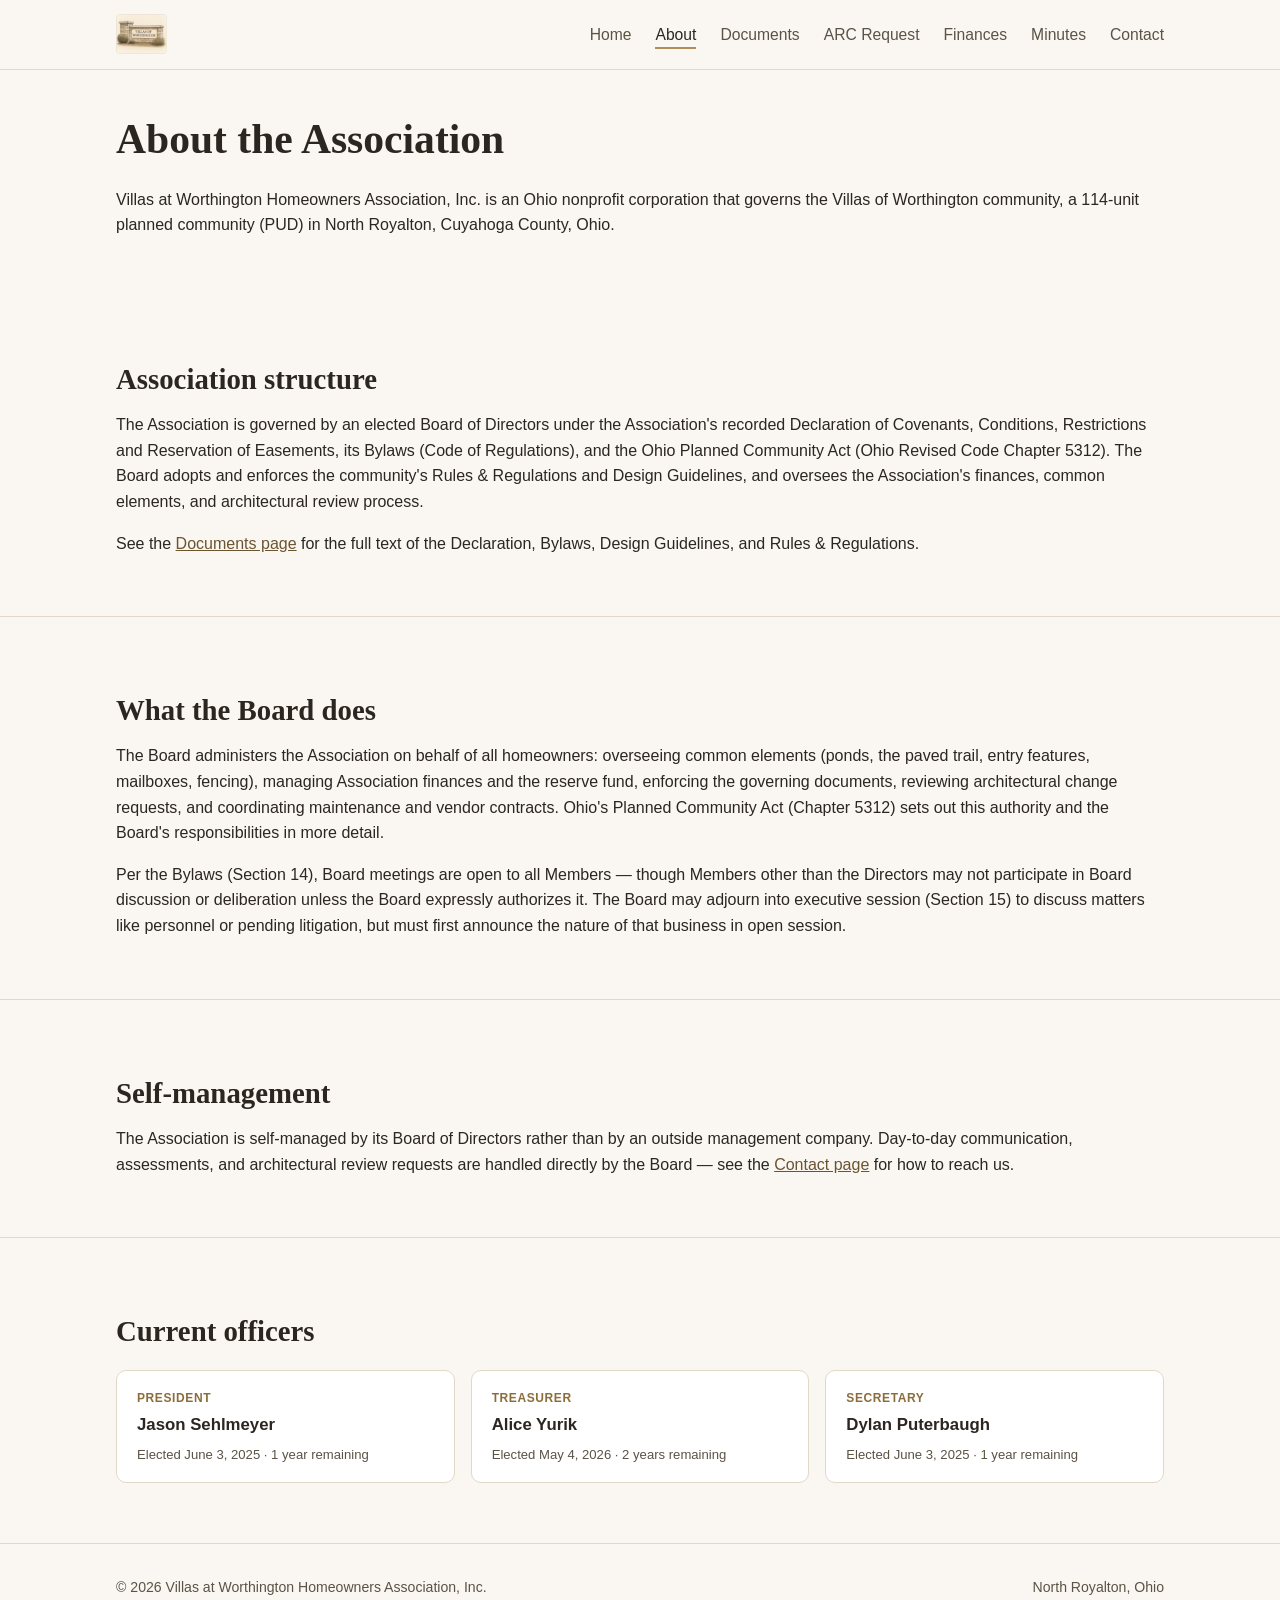
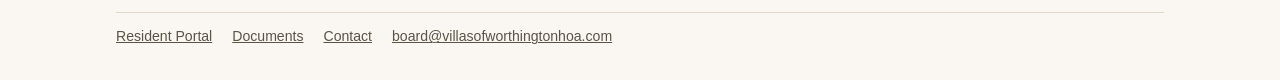
==== commit 1451b2e5: "Add the Bylaws' open-meetings policy to the About page Found it: Bylaws Section 14 ("Open Meetings")" ====
--- a/about.html
+++ b/about.html
@@ -76,6 +76,15 @@
         Ohio's Planned Community Act (Chapter 5312) sets out this authority
         and the Board's responsibilities in more detail.
       </p>
+      <p>
+        Per the Bylaws (Section 14), Board meetings are open to all
+        Members &mdash; though Members other than the Directors may not
+        participate in Board discussion or deliberation unless the Board
+        expressly authorizes it. The Board may adjourn into executive
+        session (Section 15) to discuss matters like personnel or pending
+        litigation, but must first announce the nature of that business in
+        open session.
+      </p>
     </div>
   </section>
 
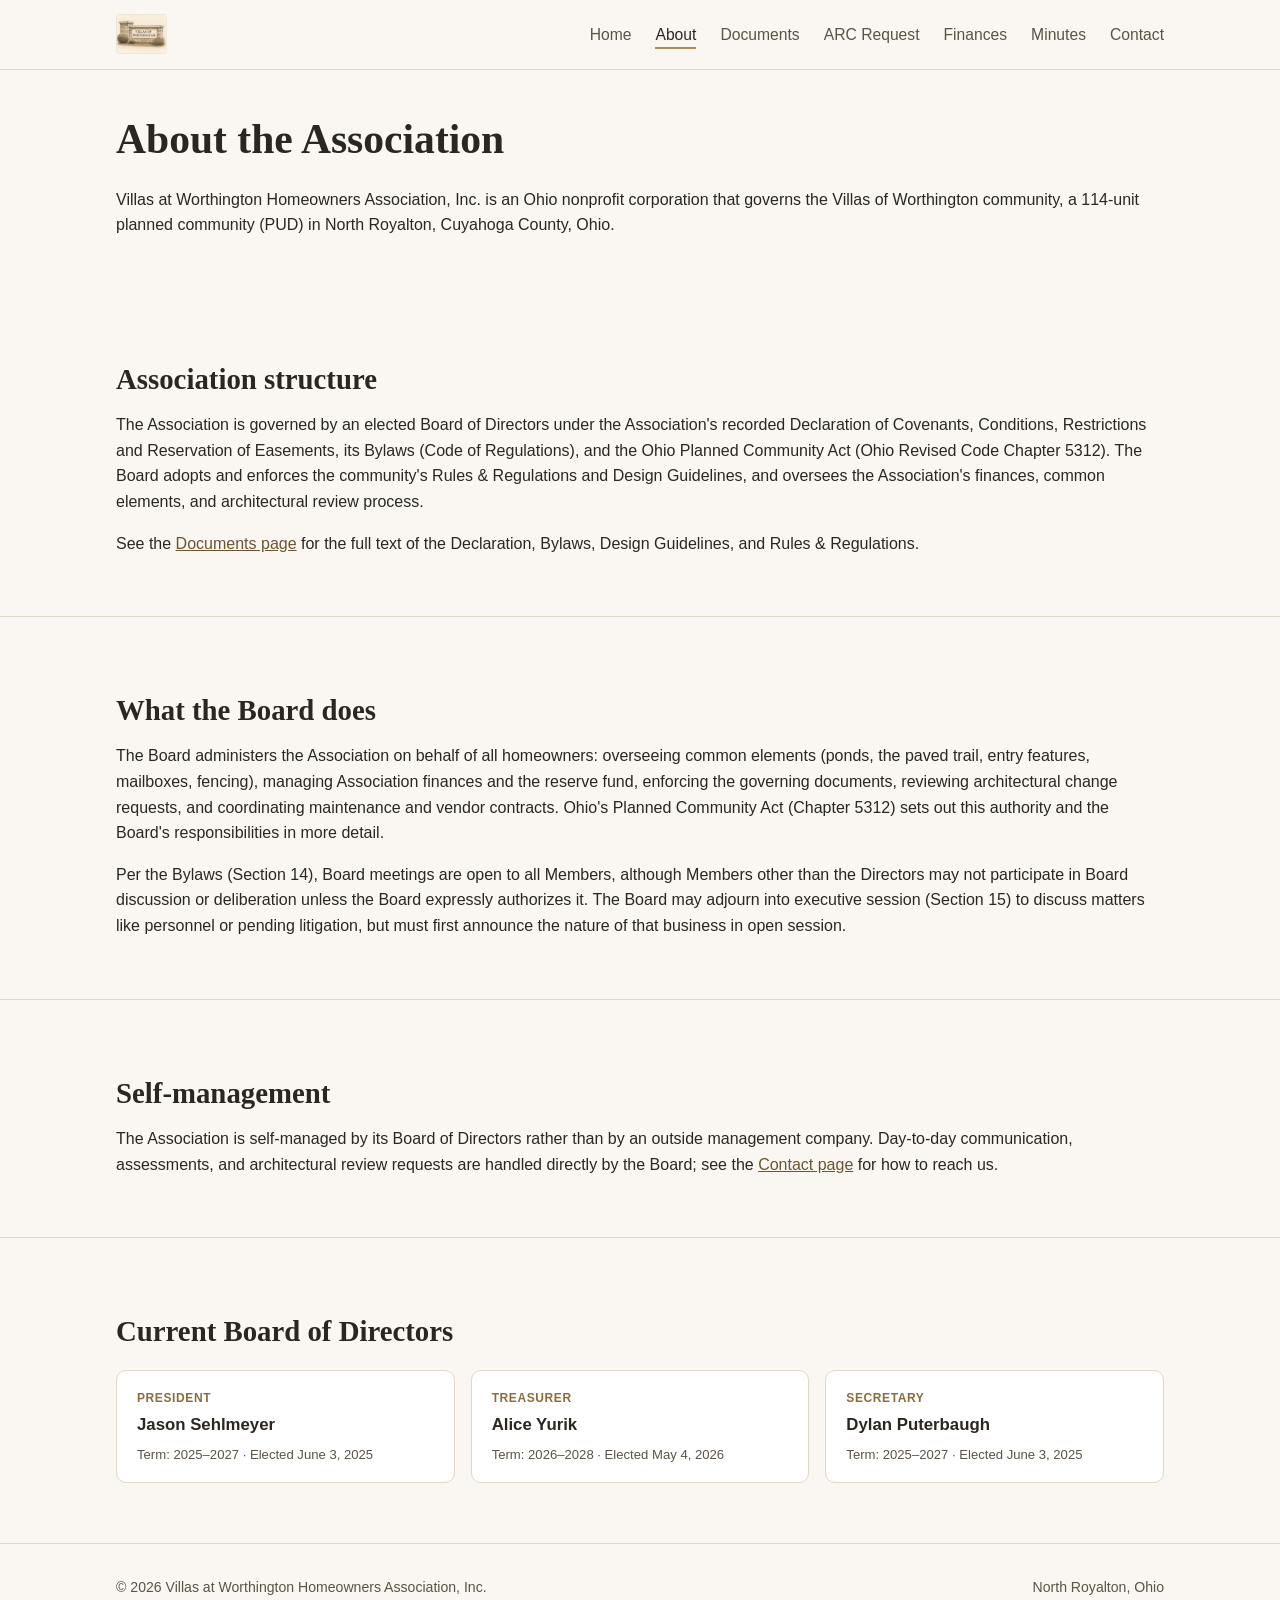
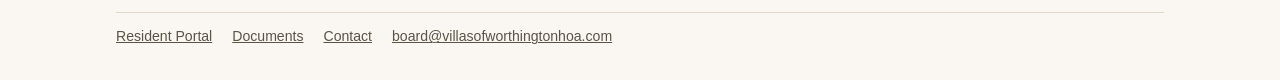
==== commit fe972140: "Chart labels, mobile tables, softer wording, and site-wide em-dash cleanup Chart labels and layout (" ====
--- a/about.html
+++ b/about.html
@@ -78,7 +78,7 @@
       </p>
       <p>
         Per the Bylaws (Section 14), Board meetings are open to all
-        Members &mdash; though Members other than the Directors may not
+        Members, although Members other than the Directors may not
         participate in Board discussion or deliberation unless the Board
         expressly authorizes it. The Board may adjourn into executive
         session (Section 15) to discuss matters like personnel or pending
@@ -95,7 +95,7 @@
         The Association is self-managed by its Board of Directors rather
         than by an outside management company. Day-to-day communication,
         assessments, and architectural review requests are handled directly
-        by the Board — see
+        by the Board; see
         the <a href="contact.html">Contact page</a> for how to reach us.
       </p>
     </div>
@@ -103,26 +103,27 @@
 
   <section class="section">
     <div class="container">
-      <h2>Current officers</h2>
+      <h2>Current Board of Directors</h2>
       <div class="officers">
         <div class="officer-card">
           <div class="officer-role">President</div>
           <div class="officer-name">Jason Sehlmeyer</div>
-          <div class="officer-term">Elected June 3, 2025 &middot; 1 year remaining</div>
+          <div class="officer-term">Term: 2025&ndash;2027 &middot; Elected June 3, 2025</div>
         </div>
         <div class="officer-card">
           <div class="officer-role">Treasurer</div>
           <div class="officer-name">Alice Yurik</div>
-          <div class="officer-term">Elected May 4, 2026 &middot; 2 years remaining</div>
+          <div class="officer-term">Term: 2026&ndash;2028 &middot; Elected May 4, 2026</div>
         </div>
         <div class="officer-card">
           <div class="officer-role">Secretary</div>
           <div class="officer-name">Dylan Puterbaugh</div>
-          <div class="officer-term">Elected June 3, 2025 &middot; 1 year remaining</div>
+          <div class="officer-term">Term: 2025&ndash;2027 &middot; Elected June 3, 2025</div>
         </div>
       </div>
-      <!-- The Board is 3 seats (President, Treasurer, Secretary) -- update
-           names/terms above as elections change them. -->
+      <!-- The Board is 3 seats (President, Treasurer, Secretary), each a
+           2-year term per Bylaws Section 5 -- update names/dates above as
+           elections change them (term end year = election year + 2). -->
     </div>
   </section>
 </main>
--- a/assets/css/style.css
+++ b/assets/css/style.css
@@ -390,6 +390,89 @@
   margin-top: 0.3rem;
 }
 
+/* ---- Document search --------------------------------------------------- */
+
+.search-box {
+  margin-top: 1.5rem;
+}
+
+.search-label {
+  display: block;
+  font-weight: 700;
+  font-size: 0.9rem;
+  color: var(--ink);
+  margin-bottom: 0.5rem;
+}
+
+#doc-search-input {
+  width: 100%;
+  font: inherit;
+  font-size: 1rem;
+  padding: 0.75rem 1rem;
+  border: 1px solid var(--line);
+  border-radius: var(--radius);
+  background: #fff;
+  color: var(--ink);
+  box-sizing: border-box;
+}
+
+#doc-search-input:focus {
+  outline: none;
+  border-color: var(--accent-line);
+  box-shadow: 0 0 0 3px rgba(176, 141, 87, 0.2);
+}
+
+.search-results {
+  list-style: none;
+  margin: 1.5rem 0 0;
+  padding: 0;
+}
+
+.search-results:not([hidden]) {
+  border-top: 1px solid var(--line);
+}
+
+.search-result {
+  padding: 1.1rem 0;
+  border-bottom: 1px solid var(--line);
+}
+
+.search-result-doc {
+  text-transform: uppercase;
+  letter-spacing: 0.05em;
+  font-size: 0.72rem;
+  font-weight: 700;
+  color: var(--accent);
+  margin-bottom: 0.2rem;
+}
+
+.search-result-heading {
+  font-weight: 600;
+  color: var(--ink);
+  margin-bottom: 0.3rem;
+}
+
+.search-result-snippet {
+  font-size: 0.9rem;
+  color: var(--ink-soft);
+  margin: 0 0 0.5rem;
+  line-height: 1.5;
+}
+
+.search-result-snippet mark {
+  background: var(--accent-line);
+  color: var(--ink);
+  padding: 0 0.15em;
+  border-radius: 2px;
+}
+
+.search-result-link {
+  font-size: 0.85rem;
+  font-weight: 600;
+  color: var(--accent-dark);
+  white-space: nowrap;
+}
+
 /* ---- Documents list -------------------------------------------------- */
 
 .doc-list {
@@ -505,6 +588,39 @@
   color: var(--accent);
   font-weight: 700;
   margin-bottom: 0.35rem;
+}
+
+.routing-list {
+  list-style: none;
+  margin: 0.5rem 0 0;
+  padding: 0;
+  display: grid;
+  gap: 0.65rem;
+}
+
+.routing-list li {
+  display: flex;
+  justify-content: space-between;
+  align-items: baseline;
+  gap: 0.5rem 1rem;
+  flex-wrap: wrap;
+  padding-bottom: 0.65rem;
+  border-bottom: 1px solid var(--line);
+}
+
+.routing-list li:last-child {
+  border-bottom: none;
+  padding-bottom: 0;
+}
+
+.routing-need {
+  color: var(--ink);
+}
+
+.routing-answer {
+  color: var(--accent-dark);
+  font-weight: 600;
+  white-space: nowrap;
 }
 
 /* ---- Footer ---------------------------------------------------------------- */
@@ -1087,11 +1203,28 @@
   color: var(--accent-dark);
 }
 
+.chart-table-scroll {
+  overflow-x: auto;
+  -webkit-overflow-scrolling: touch;
+  margin-top: 0.75rem;
+}
+
 .chart-table {
   width: 100%;
   border-collapse: collapse;
-  margin-top: 0.75rem;
   font-size: 0.9rem;
+}
+
+@media (max-width: 600px) {
+  .chart-table {
+    font-size: 0.82rem;
+  }
+
+  .chart-table th,
+  .chart-table td {
+    padding: 0.4rem 0.5rem;
+    white-space: nowrap;
+  }
 }
 
 .chart-table th,
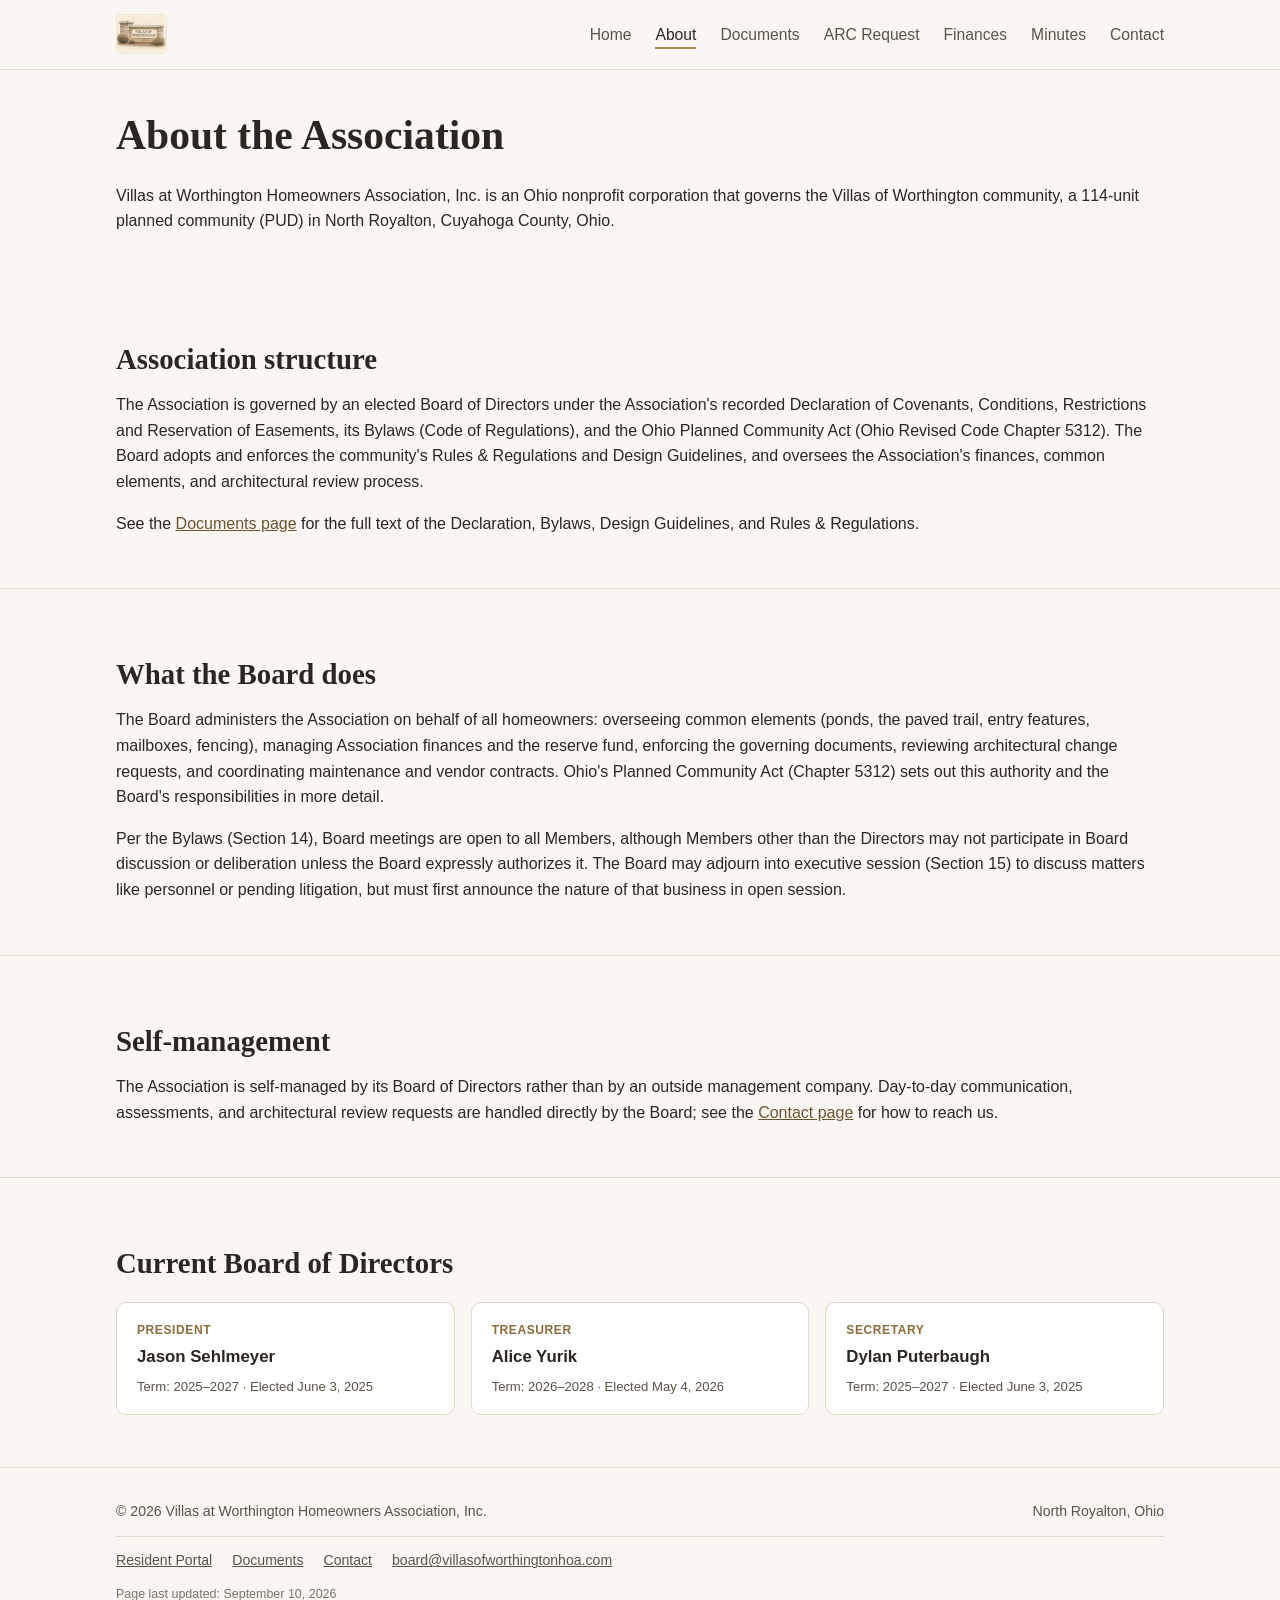
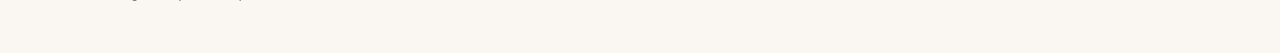
==== commit 0bccd5b0: "Add 404 page, no-JS fallbacks, ARC form copy/paste fallback, and per-page dates Acting on external s" ====
--- a/about.html
+++ b/about.html
@@ -131,7 +131,7 @@
 <footer class="site-footer">
   <div class="container">
     <div class="footer-row">
-      <span>&copy; <span id="year"></span> Villas at Worthington Homeowners Association, Inc.</span>
+      <span>&copy; <span id="year">2026</span> Villas at Worthington Homeowners Association, Inc.</span>
       <span>North Royalton, Ohio</span>
     </div>
     <nav class="footer-links" aria-label="Footer">
@@ -140,6 +140,7 @@
       <a href="contact.html">Contact</a>
       <a href="mailto:board@villasofworthingtonhoa.com">board@villasofworthingtonhoa.com</a>
     </nav>
+    <p class="footer-updated">Page last updated: September 10, 2026</p>
   </div>
 </footer>
 
--- a/assets/css/style.css
+++ b/assets/css/style.css
@@ -174,7 +174,7 @@
 /* ---- Hero / page header -------------------------------------------------- */
 
 .page-header {
-  padding: 2.75rem 0 2rem;
+  padding: 2.5rem 0 1.5rem;
 }
 
 .hero {
@@ -285,7 +285,7 @@
 /* ---- Sections / cards ---------------------------------------------------- */
 
 .section {
-  padding: 2.75rem 0;
+  padding: 2.25rem 0;
 }
 
 .section + .section {
@@ -656,6 +656,12 @@
   gap: 0.5rem 1.25rem;
   padding-top: 0.75rem;
   border-top: 1px solid var(--line);
+}
+
+.footer-updated {
+  font-size: 0.78rem;
+  color: var(--ink-soft);
+  opacity: 0.8;
 }
 
 /* ---- Notice box ------------------------------------------------------- */
@@ -819,6 +825,19 @@
   display: none;
 }
 
+.form-fallback {
+  margin-top: 1.25rem;
+  padding-top: 1.25rem;
+  border-top: 1px solid var(--line);
+  max-width: 34rem;
+}
+
+.form-fallback textarea {
+  min-height: 9rem;
+  font-size: 0.85rem;
+  margin-bottom: 0.75rem;
+}
+
 /* ---- Finances: stat tiles, KPI rows, charts -----------------------------
    Categorical series colors are the dataviz skill's validated default
    palette (8 fixed hue slots, assigned in order, never cycled/recolored
@@ -1052,6 +1071,115 @@
   background: var(--accent-dark);
 }
 
+/* Reserve timeline (click/tap a year to see that year's planned reserve
+   work and projected balance) */
+
+.timeline-years {
+  display: flex;
+  flex-wrap: wrap;
+  gap: 0.4rem;
+  margin-bottom: 1.25rem;
+}
+
+.timeline-year-btn {
+  display: flex;
+  flex-direction: column;
+  align-items: center;
+  gap: 0.3rem;
+  min-width: 46px;
+  border: 1px solid var(--line);
+  border-radius: 8px;
+  background: #fff;
+  padding: 0.5rem 0.4rem 0.4rem;
+  font: inherit;
+  font-size: 0.82rem;
+  font-weight: 600;
+  color: var(--ink-soft);
+  cursor: pointer;
+}
+
+.timeline-year-btn:hover {
+  background: var(--paper-alt);
+}
+
+.timeline-year-btn.is-active {
+  background: var(--accent-dark);
+  border-color: var(--accent-dark);
+  color: #fff;
+}
+
+.timeline-year-dot {
+  width: 7px;
+  height: 7px;
+  border-radius: 50%;
+  background: var(--line);
+}
+
+.timeline-year-btn.has-work .timeline-year-dot {
+  background: var(--accent);
+}
+
+.timeline-year-btn.is-active .timeline-year-dot {
+  background: #fff;
+}
+
+.timeline-detail {
+  border: 1px solid var(--line);
+  border-radius: var(--radius);
+  background: var(--paper-alt);
+  padding: 1.25rem 1.5rem;
+}
+
+.timeline-detail h4 {
+  margin: 0 0 0.75rem;
+  font-size: 1.15rem;
+}
+
+.timeline-projects {
+  list-style: none;
+  margin: 0;
+  padding: 0;
+  display: grid;
+  gap: 0.5rem;
+}
+
+.timeline-projects li {
+  display: flex;
+  align-items: center;
+  justify-content: space-between;
+  gap: 1rem;
+  font-size: 0.92rem;
+}
+
+.timeline-projects .swatch {
+  display: inline-block;
+  width: 10px;
+  height: 10px;
+  border-radius: 3px;
+  margin-right: 0.45rem;
+  flex-shrink: 0;
+}
+
+.timeline-total {
+  margin: 0.75rem 0 0;
+  font-size: 0.85rem;
+  color: var(--ink-soft);
+}
+
+.timeline-quiet {
+  margin: 0;
+  color: var(--ink-soft);
+  font-style: italic;
+}
+
+.timeline-balance {
+  margin: 0.9rem 0 0;
+  padding-top: 0.75rem;
+  border-top: 1px solid var(--line);
+  font-weight: 700;
+  color: var(--ink);
+}
+
 /* Sankey (single-source flow) -- carries no text of its own, so it's
    safe to let it scale freely to any width, including on mobile. */
 
